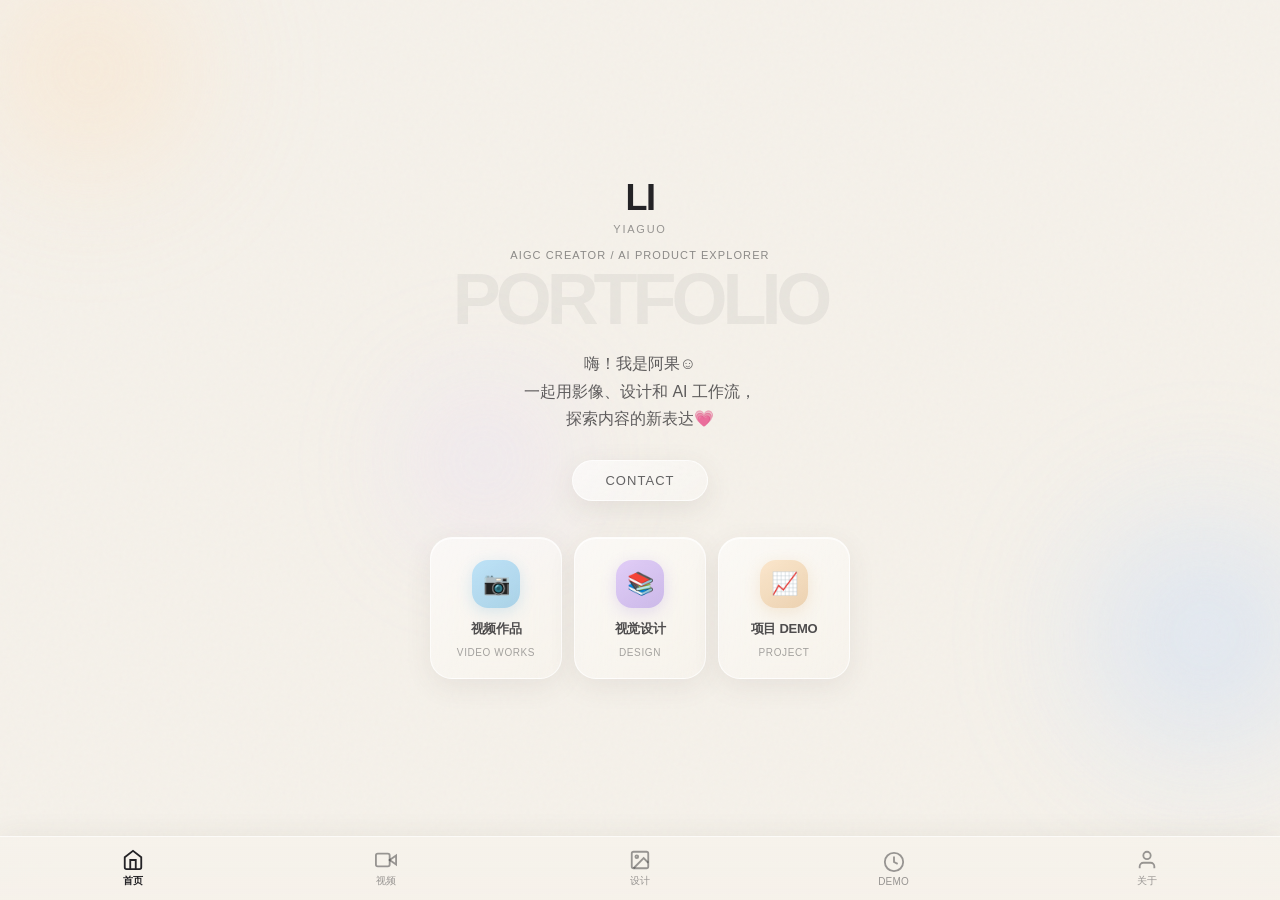
==== mobile.html @ 19154460 "feat: 添加手机端适配页面 mobile.html + 作品集二维码" ====
<!DOCTYPE html>
<html lang="zh-CN">
<head>
  <meta charset="UTF-8" />
  <meta name="viewport" content="width=device-width, initial-scale=1.0, maximum-scale=1.0, user-scalable=no" />
  <title>李伊阿果 · Portfolio Mobile</title>
  <link rel="stylesheet" href="mobile.css" />
  <link rel="preconnect" href="https://fonts.googleapis.com" />
  <meta name="theme-color" content="#f5f1ea" />
  <meta name="apple-mobile-web-app-capable" content="yes" />
  <meta name="apple-mobile-web-app-status-bar-style" content="default" />
</head>
<body>
  <!-- 背景粒子 -->
  <div class="mobile-bg">
    <div class="blob blob-1"></div>
    <div class="blob blob-2"></div>
    <div class="blob blob-3"></div>
  </div>
  <div class="noise"></div>

  <!-- 主内容区（可滚动） -->
  <main class="main-scroll" id="mainScroll">
    <!-- 首页 Hero -->
    <section class="m-hero" id="m-home">
      <div class="m-hero-inner">
        <div class="m-logo">
          <b>LI</b><span>YIAGUO</span>
        </div>
        <p class="m-tagline">AIGC CREATOR / AI PRODUCT EXPLORER</p>
        <h1 class="m-hero-title">PORTFOLIO</h1>
        <p class="m-hero-copy">嗨！我是阿果☺️<br>一起用影像、设计和 AI 工作流，<br>探索内容的新表达💗</p>
        <a href="mailto:1071947963@qq.com" class="m-contact-btn">CONTACT</a>
        <!-- 快捷入口卡片 -->
        <div class="m-folder-grid">
          <div class="m-folder" data-target="m-videos" onclick="scrollToSection('m-videos')">
            <div class="m-folder-icon blue">📷</div>
            <span>视频作品</span>
            <small>VIDEO WORKS</small>
          </div>
          <div class="m-folder" data-target="m-design" onclick="scrollToSection('m-design')">
            <div class="m-folder-icon violet">📚</div>
            <span>视觉设计</span>
            <small>DESIGN</small>
          </div>
          <div class="m-folder" data-target="m-demo" onclick="scrollToSection('m-demo')">
            <div class="m-folder-icon amber">📈</div>
            <span>项目 DEMO</span>
            <small>PROJECT</small>
          </div>
        </div>
      </div>
    </section>

    <!-- 视频作品 -->
    <section class="m-section" id="m-videos">
      <div class="m-section-header">
        <span class="m-section-num">01</span>
        <h2>视频作品</h2>
        <p>点击封面观看视频小片🎬</p>
      </div>
      <div class="m-video-list">
        <div class="m-video-card" onclick="openVideo('assets/videos/ashima.mp4', '《阿诗玛的花》｜AIGC短片')">
          <div class="m-video-cover">
            <img src="assets/covers/ashima.jpg" alt="《阿诗玛的花》" />
            <div class="m-play-btn">▶</div>
            <span class="m-video-type">AIGC SHORT FILM / 01</span>
          </div>
          <div class="m-video-info">
            <h3>《阿诗玛的花》｜AIGC短片</h3>
            <p>基于纪录片《阿妈的刺绣》延伸创作，以AIGC动画解构撒尼刺绣的几何对称特征。在传统纹样与数字技术的碰撞中，探索非遗文化的当代表达。</p>
          </div>
        </div>
        <div class="m-video-card" onclick="openVideo('assets/videos/阿妈的刺绣.mp4', '《阿妈的刺绣》')">
          <div class="m-video-cover">
            <img src="assets/covers/amadecixiu.jpg" alt="《阿妈的刺绣》" />
            <div class="m-play-btn">▶</div>
            <span class="m-video-type">DOCUMENTARY / 02</span>
          </div>
          <div class="m-video-info">
            <h3>《阿妈的刺绣》｜微纪录片</h3>
            <p>以第一人称视角走进撒尼人的生活现场，记录国家级非遗传承人的坚守与传递。当针脚穿过布面，古老的文化也在当代继续生长。</p>
          </div>
        </div>
        <div class="m-video-card" onclick="openVideo('assets/videos/狮依玛.mp4', '《狮依玛》')">
          <div class="m-video-cover">
            <img src="assets/covers/shiyima.jpg" alt="《狮依玛》" />
            <div class="m-play-btn">▶</div>
            <span class="m-video-type">DANCE FILM / 03</span>
          </div>
          <div class="m-video-info">
            <h3>《狮依玛》｜舞蹈影像</h3>
            <p>以舞狮为视觉意象，通过舞蹈影像探讨生命、传承与信仰。在刚劲与热烈的肢体表达中，展现民族文化历久弥新的生命力。</p>
          </div>
        </div>
        <div class="m-video-card" onclick="openVideo('assets/videos/兔爷人生.mp4', '《兔爷人生》')">
          <div class="m-video-cover">
            <img src="assets/covers/tuye.jpg" alt="《兔爷人生》" />
            <div class="m-play-btn">▶</div>
            <span class="m-video-type">DOCUMENTARY / 04</span>
          </div>
          <div class="m-video-info">
            <h3>《兔爷人生》｜微纪录片</h3>
            <p>镜头走进杨梅竹斜街，从一尊兔儿爷的诞生开始，回望传统技艺跨越时光的传承轨迹。以非遗之美回应文化自信的时代命题。</p>
          </div>
        </div>
      </div>
    </section>

    <!-- 视觉设计 -->
    <section class="m-section" id="m-design">
      <div class="m-section-header">
        <span class="m-section-num">02</span>
        <h2>视觉设计与出版物</h2>
      </div>
      <div class="m-design-intro">
        <p>《祈年云纹》以北京天坛祈年殿建筑纹样为研究对象，围绕藻井、雕梁画栋与龙井柱三大纹样系统，整理其纹样装饰与文化象征内涵。作品以"云纹"为精神线索，串联天、地、人之间的礼制秩序与宇宙观念。</p>
      </div>

      <!-- 书籍预览 -->
      <div class="m-book-section">
        <span class="m-sub-label">PUBLICATION DESIGN</span>
        <h3 class="m-book-title">《祈年云纹》</h3>
        <div class="m-book-preview">
          <button class="m-book-nav prev" onclick="bookTurn(-1)">‹</button>
          <div class="m-book-stage">
            <img id="mBookImage" src="assets/book/book-01.png" alt="书籍预览" />
          </div>
          <button class="m-book-nav next" onclick="bookTurn(1)">›</button>
        </div>
        <div class="m-book-page-info">
          <span id="mBookTitle">封面样机</span>
          <span id="mBookPage">01/18</span>
        </div>
        <div class="m-book-desc">
          <p>15cm×15cm｜裸脊平装｜融媒出版</p>
          <p>🍬 扫描书中二维码即可观看AIGC短片</p>
          <p>💡 硫酸纸镂空叠印设计，模拟穹顶藻井空间结构</p>
          <p>🤩 将传统建筑细节转译为可阅读、可观看、可体验的出版物</p>
          <div class="m-tags">
            <b>书籍设计</b><b>内页排版</b><b>天坛</b><b>藻井</b><b>传统纹样</b>
          </div>
        </div>
      </div>

      <!-- 海报设计 -->
      <div class="m-poster-section">
        <span class="m-sub-label">POSTER COLLECTION</span>
        <h3>海报设计🦭</h3>
        <div class="m-poster-list">
          <div class="m-poster-card" onclick="openPoster('assets/posters/poster-01.jpg', 'INSOMNIA Whisky Bar')">
            <img src="assets/posters/poster-01.jpg" alt="INSOMNIA Whisky Bar" />
            <div class="m-poster-info">
              <h4>INSOMNIA Whisky Bar</h4>
              <p>Typography / Brand Poster</p>
            </div>
          </div>
          <div class="m-poster-card" onclick="openPoster('assets/posters/poster-02.jpg', 'INSOMNIA Cocktail')">
            <img src="assets/posters/poster-02.jpg" alt="INSOMNIA Cocktail" />
            <div class="m-poster-info">
              <h4>INSOMNIA Cocktail</h4>
              <p>Visual Experiment / Type Design</p>
            </div>
          </div>
          <div class="m-poster-card" onclick="openPoster('assets/posters/poster-03.jpg', '跳蚤市场')">
            <img src="assets/posters/poster-03.jpg" alt="跳蚤市场" />
            <div class="m-poster-info">
              <h4>跳蚤市场</h4>
              <p>Event Poster / Collage Design</p>
            </div>
          </div>
        </div>
      </div>
    </section>

    <!-- 项目 DEMO -->
    <section class="m-section" id="m-demo">
      <div class="m-section-header">
        <span class="m-section-num">03</span>
        <h2>项目 DEMO</h2>
      </div>
      <div class="m-demo-intro">
        <p>《解码中华文化基因》是从2022年开展至今的传统文化IP型项目，以全媒体矩阵开展中华优秀传统文化系列报道。借以AIGC创作系列短视频，并创建「中华文化基因数据库」网页，呈现"内容平台 + AI知识服务系统"的产品结构。</p>
      </div>
      <div class="m-demo-list">
        <div class="m-demo-card">
          <span class="m-sub-label">WEBSITE DEMO</span>
          <div class="m-demo-shot">
            <img src="assets/demo/culture-home.png" alt="解码中华文化基因网站首页" />
          </div>
          <div class="m-demo-info">
            <h3>解码中华文化基因</h3>
            <p>基于已上线的86个短视频进行「文化基因解码」，沉淀文化基因内容资产，为文化传播、教学资源和知识检索提供平台入口。</p>
            <div class="m-tags">
              <b>文化基因</b><b>融媒体</b><b>数字平台</b>
            </div>
          </div>
        </div>
        <div class="m-demo-card">
          <span class="m-sub-label">AI ENGINE</span>
          <div class="m-demo-shot">
            <img src="assets/demo/engine-home.png" alt="智能引擎首页" />
          </div>
          <div class="m-demo-info">
            <h3>智能引擎</h3>
            <p>基于 Vibe Coding 工作流搭建文化领域智能知识库，汇聚新闻资讯、学术论文、非遗资料及行业案例，探索 Agent 在文化研究、文创设计、文旅服务中的应用。</p>
            <div class="m-tags">
              <b>Vibe Coding</b><b>知识库</b><b>Agent</b>
            </div>
          </div>
        </div>
      </div>
    </section>

    <!-- 关于我 -->
    <section class="m-section m-about" id="m-about">
      <div class="m-about-card">
        <span class="m-sub-label">ABOUT ME</span>
        <h2>我是阿果💕</h2>
        <p>我喜欢把想法变成作品✨</p>
        <p>无论是影像、出版物、数字产品还是 AIGC 内容，本质上都在回答同一个问题——如何让一个想法被更有效地表达和理解。</p>
        <p>技术不断变化，但创造力、审美和讲故事的能力始终重要。</p>
        <a href="mailto:1071947963@qq.com" class="m-contact-btn" style="margin-top:28px;display:inline-block">联系我</a>
      </div>
    </section>
  </main>

  <!-- 底部导航 -->
  <nav class="m-tabbar" id="mTabbar">
    <div class="m-tab active" data-section="m-home" onclick="scrollToSection('m-home')">
      <svg viewBox="0 0 24 24" fill="none" stroke="currentColor" stroke-width="2"><path d="M3 9l9-7 9 7v11a2 2 0 01-2 2H5a2 2 0 01-2-2z"/><polyline points="9 22 9 12 15 12 15 22"/></svg>
      <span>首页</span>
    </div>
    <div class="m-tab" data-section="m-videos" onclick="scrollToSection('m-videos')">
      <svg viewBox="0 0 24 24" fill="none" stroke="currentColor" stroke-width="2"><polygon points="23 7 16 12 23 17 23 7"/><rect x="1" y="5" width="15" height="14" rx="2" ry="2"/></svg>
      <span>视频</span>
    </div>
    <div class="m-tab" data-section="m-design" onclick="scrollToSection('m-design')">
      <svg viewBox="0 0 24 24" fill="none" stroke="currentColor" stroke-width="2"><rect x="3" y="3" width="18" height="18" rx="2" ry="2"/><circle cx="8.5" cy="8.5" r="1.5"/><polyline points="21 15 16 10 5 21"/></svg>
      <span>设计</span>
    </div>
    <div class="m-tab" data-section="m-demo" onclick="scrollToSection('m-demo')">
      <svg viewBox="0 0 24 24" fill="none" stroke="currentColor" stroke-width="2"><circle cx="12" cy="12" r="10"/><polyline points="12 6 12 12 16 14"/></svg>
      <span>DEMO</span>
    </div>
    <div class="m-tab" data-section="m-about" onclick="scrollToSection('m-about')">
      <svg viewBox="0 0 24 24" fill="none" stroke="currentColor" stroke-width="2"><path d="M20 21v-2a4 4 0 00-4-4H8a4 4 0 00-4 4v2"/><circle cx="12" cy="7" r="4"/></svg>
      <span>关于</span>
    </div>
  </nav>

  <!-- 视频播放弹窗 -->
  <div class="m-modal" id="videoModal">
    <div class="m-modal-bg" onclick="closeVideo()"></div>
    <div class="m-modal-box">
      <button class="m-modal-close" onclick="closeVideo()">×</button>
      <h3 id="mModalTitle"></h3>
      <video id="mModalVideo" controls playsinline webkit-playsinline></video>
    </div>
  </div>

  <!-- 海报预览弹窗 -->
  <div class="m-modal" id="posterModal">
    <div class="m-modal-bg" onclick="closePoster()"></div>
    <div class="m-modal-box m-poster-modal-box">
      <button class="m-modal-close" onclick="closePoster()">×</button>
      <h3 id="mPosterTitle"></h3>
      <img id="mPosterImg" src="" alt="海报预览" />
    </div>
  </div>

  <script>
    // 书籍页面数据
    const bookPages = [
      {src: "assets/book/book-01.png", title: "封面样机"},
      {src: "assets/book/book-02.png", title: "扉页"},
      {src: "assets/book/book-03.png", title: "引言页"},
      {src: "assets/book/book-04.png", title: "藻井标题页"},
      {src: "assets/book/book-05.png", title: "藻井解析"},
      {src: "assets/book/book-06.png", title: "天圆地方"},
      {src: "assets/book/book-07.png", title: "十二金柱"},
      {src: "assets/book/book-08.png", title: "斗拱结构"},
      {src: "assets/book/book-09.png", title: "风华四方"},
      {src: "assets/book/book-10.png", title: "龙腾云霄"},
      {src: "assets/book/book-11.jpg", title: "雕梁画栋"},
      {src: "assets/book/book-12.png", title: "金龙和玺纹"},
      {src: "assets/book/book-13.jpg", title: "金凤和玺纹"},
      {src: "assets/book/book-14.jpg", title: "金龙和玺纹细节"},
      {src: "assets/book/book-15.jpg", title: "祈年殿历史时间轴"},
      {src: "assets/book/book-16.jpg", title: "尾声页"},
      {src: "assets/book/book-17.jpg", title: "内页 17"},
      {src: "assets/book/book-18.jpg", title: "内页 18"}
    ];
    let currentBookPage = 0;

    // 滚动到指定区域
    function scrollToSection(id) {
      const el = document.getElementById(id);
      if (el) {
        el.scrollIntoView({ behavior: 'smooth', block: 'start' });
      }
      // 更新 tab 高亮
      document.querySelectorAll('.m-tab').forEach(t => t.classList.remove('active'));
      const activeTab = document.querySelector(`.m-tab[data-section="${id}"]`);
      if (activeTab) activeTab.classList.add('active');
    }

    // 监听滚动，自动高亮当前 section 对应的 tab
    const sections = ['m-home', 'm-videos', 'm-design', 'm-demo', 'm-about'];
    const mainScroll = document.getElementById('mainScroll');
    mainScroll.addEventListener('scroll', () => {
      const scrollTop = mainScroll.scrollTop;
      const viewportH = mainScroll.clientHeight;
      let current = 'm-home';
      sections.forEach(id => {
        const el = document.getElementById(id);
        if (el && el.offsetTop <= scrollTop + viewportH * 0.5) {
          current = id;
        }
      });
      document.querySelectorAll('.m-tab').forEach(t => {
        t.classList.toggle('active', t.dataset.section === current);
      });
    });

    // 书籍翻页
    function bookTurn(dir) {
      currentBookPage = Math.max(0, Math.min(bookPages.length - 1, currentBookPage + dir));
      const img = document.getElementById('mBookImage');
      img.style.opacity = '0';
      setTimeout(() => {
        img.src = bookPages[currentBookPage].src;
        document.getElementById('mBookTitle').textContent = bookPages[currentBookPage].title;
        document.getElementById('mBookPage').textContent = 
          String(currentBookPage + 1).padStart(2, '0') + '/' + String(bookPages.length).padStart(2, '0');
        img.style.opacity = '1';
      }, 180);
    }

    // 视频弹窗
    function openVideo(src, title) {
      const modal = document.getElementById('videoModal');
      const video = document.getElementById('mModalVideo');
      document.getElementById('mModalTitle').textContent = title;
      video.src = src;
      modal.classList.add('show');
      document.body.style.overflow = 'hidden';
    }
    function closeVideo() {
      const modal = document.getElementById('videoModal');
      const video = document.getElementById('mModalVideo');
      modal.classList.remove('show');
      video.pause();
      video.src = '';
      document.body.style.overflow = '';
    }

    // 海报弹窗
    function openPoster(src, title) {
      const modal = document.getElementById('posterModal');
      document.getElementById('mPosterTitle').textContent = title;
      document.getElementById('mPosterImg').src = src;
      modal.classList.add('show');
      document.body.style.overflow = 'hidden';
    }
    function closePoster() {
      const modal = document.getElementById('posterModal');
      modal.classList.remove('show');
      document.body.style.overflow = '';
    }

    // 触摸滑动翻书（移动端）
    let touchStartX = 0;
    const bookStage = document.querySelector('.m-book-stage');
    if (bookStage) {
      bookStage.addEventListener('touchstart', e => { touchStartX = e.touches[0].clientX; }, {passive: true});
      bookStage.addEventListener('touchend', e => {
        const diff = touchStartX - e.changedTouches[0].clientX;
        if (Math.abs(diff) > 50) bookTurn(diff > 0 ? 1 : -1);
      }, {passive: true});
    }
  </script>
</body>
</html>
---- mobile.css ----
/* ============================================
   手机端作品集样式 — 与桌面端风格统一
   ============================================ */

/* --- Reset & Base --- */
*, *::before, *::after { box-sizing: border-box; margin: 0; padding: 0; }
html, body {
  height: 100%;
  overflow: hidden;
  font-family: -apple-system, BlinkMacSystemFont, "SF Pro Display", "PingFang SC", "Helvetica Neue", Arial, sans-serif;
  color: #242326;
  background: #f5f1ea;
  -webkit-font-smoothing: antialiased;
  -webkit-tap-highlight-color: transparent;
}
a { text-decoration: none; color: inherit; }
button { font: inherit; border: none; cursor: pointer; background: none; }
img { display: block; max-width: 100%; }

/* --- 背景装饰 --- */
.mobile-bg {
  position: fixed;
  inset: 0;
  z-index: 0;
  overflow: hidden;
  pointer-events: none;
}
.blob {
  position: absolute;
  border-radius: 50%;
  filter: blur(60px);
  opacity: 0.55;
}
.blob-1 {
  width: 300px; height: 300px;
  background: radial-gradient(circle, rgba(255,220,180,0.9), transparent 70%);
  top: -80px; left: -60px;
  animation: blobFloat 12s ease-in-out infinite alternate;
}
.blob-2 {
  width: 350px; height: 350px;
  background: radial-gradient(circle, rgba(180,210,255,0.85), transparent 70%);
  bottom: 10%; right: -100px;
  animation: blobFloat 16s ease-in-out infinite alternate-reverse;
}
.blob-3 {
  width: 200px; height: 200px;
  background: radial-gradient(circle, rgba(220,200,255,0.8), transparent 70%);
  top: 40%; left: 30%;
  animation: blobFloat 14s ease-in-out infinite alternate;
}
@keyframes blobFloat {
  0%   { transform: translate(0, 0) scale(1); }
  100% { transform: translate(30px, -20px) scale(1.08); }
}

/* 噪点纹理 */
.noise {
  position: fixed;
  inset: 0;
  z-index: 1;
  pointer-events: none;
  opacity: 0.04;
  background-image: url("data:image/svg+xml,%3Csvg viewBox='0 0 300 300' xmlns='http://www.w3.org/2000/svg'%3E%3Cfilter id='n'%3E%3CfeTurbulence type='fractalNoise' baseFrequency='.75' numOctaves='4' stitchTiles='stitch'/%3E%3C/filter%3E%3Crect width='300' height='300' filter='url(%23n)' opacity='.7'/%3E%3C/svg%3E");
}

/* --- Glass Mixin --- */
.glass {
  background: linear-gradient(145deg, rgba(255,255,255,0.55), rgba(255,255,255,0.18));
  border: 1px solid rgba(255,255,255,0.72);
  box-shadow: inset 0 1px 0 rgba(255,255,255,0.72), 0 8px 32px rgba(74,67,58,0.10);
  backdrop-filter: blur(24px) saturate(140%);
  -webkit-backdrop-filter: blur(24px) saturate(140%);
}

/* --- 主滚动容器 --- */
.main-scroll {
  position: fixed;
  inset: 0;
  bottom: 64px; /* 给底部导航留空间 */
  z-index: 2;
  overflow-y: auto;
  overflow-x: hidden;
  -webkit-overflow-scrolling: touch;
  scroll-behavior: smooth;
}

/* ============================================
   Hero 首页
   ============================================ */
.m-hero {
  min-height: calc(100vh - 64px);
  display: flex;
  align-items: center;
  justify-content: center;
  padding: 60px 24px 40px;
  position: relative;
  z-index: 2;
}
.m-hero-inner {
  width: 100%;
  max-width: 420px;
  text-align: center;
}
.m-logo {
  margin-bottom: 12px;
}
.m-logo b {
  display: block;
  font-size: 36px;
  letter-spacing: -0.04em;
  font-weight: 800;
  color: #242326;
}
.m-logo span {
  font-size: 11px;
  letter-spacing: 0.16em;
  color: rgba(36,35,38,0.45);
  text-transform: uppercase;
}
.m-tagline {
  font-size: 11px;
  letter-spacing: 0.1em;
  color: rgba(36,35,38,0.5);
  margin-bottom: 8px;
}
.m-hero-title {
  font-size: 72px;
  font-weight: 900;
  letter-spacing: -0.07em;
  line-height: 0.85;
  color: rgba(36,35,38,0.06);
  margin: 0 0 20px;
  user-select: none;
}
.m-hero-copy {
  font-size: 16px;
  line-height: 1.7;
  color: rgba(36,35,38,0.72);
  margin-bottom: 28px;
}
.m-contact-btn {
  display: inline-block;
  padding: 12px 32px;
  border-radius: 999px;
  background: linear-gradient(145deg, rgba(255,255,255,0.6), rgba(255,255,255,0.25));
  border: 1px solid rgba(255,255,255,0.7);
  box-shadow: 0 8px 28px rgba(74,67,58,0.10);
  font-size: 13px;
  letter-spacing: 0.08em;
  color: rgba(36,35,38,0.7);
  transition: all 0.3s ease;
}
.m-contact-btn:active {
  transform: scale(0.97);
  background: rgba(255,255,255,0.8);
}

/* 快捷入口卡片 */
.m-folder-grid {
  display: grid;
  grid-template-columns: repeat(3, 1fr);
  gap: 12px;
  margin-top: 36px;
}
.m-folder {
  background: linear-gradient(145deg, rgba(255,255,255,0.6), rgba(255,255,255,0.2));
  border: 1px solid rgba(255,255,255,0.7);
  box-shadow: inset 0 1px 0 rgba(255,255,255,0.72), 0 8px 28px rgba(74,67,58,0.08);
  backdrop-filter: blur(20px) saturate(140%);
  -webkit-backdrop-filter: blur(20px) saturate(140%);
  border-radius: 22px;
  padding: 22px 10px 18px;
  text-align: center;
  cursor: pointer;
  transition: transform 0.3s ease, box-shadow 0.3s ease;
}
.m-folder:active {
  transform: scale(0.96);
}
.m-folder-icon {
  width: 48px;
  height: 48px;
  border-radius: 16px;
  display: grid;
  place-items: center;
  font-size: 22px;
  margin: 0 auto 12px;
}
.m-folder-icon.blue {
  background: linear-gradient(145deg, rgba(130,205,249,0.5), rgba(52,157,217,0.4));
  box-shadow: 0 4px 16px rgba(52,157,217,0.18);
}
.m-folder-icon.violet {
  background: linear-gradient(145deg, rgba(199,162,250,0.5), rgba(133,92,221,0.4));
  box-shadow: 0 4px 16px rgba(133,92,221,0.18);
}
.m-folder-icon.amber {
  background: linear-gradient(145deg, rgba(250,212,164,0.5), rgba(215,154,82,0.4));
  box-shadow: 0 4px 16px rgba(215,154,82,0.18);
}
.m-folder span {
  display: block;
  font-size: 13px;
  font-weight: 600;
  letter-spacing: -0.02em;
  color: rgba(36,35,38,0.8);
  margin-bottom: 4px;
}
.m-folder small {
  font-size: 10px;
  letter-spacing: 0.06em;
  color: rgba(36,35,38,0.4);
}

/* ============================================
   通用 Section 样式
   ============================================ */
.m-section {
  position: relative;
  z-index: 2;
  padding: 48px 20px;
  border-top: 1px solid rgba(255,255,255,0.5);
}
.m-section-header {
  margin-bottom: 32px;
}
.m-section-num {
  display: inline-block;
  font-size: 12px;
  letter-spacing: 0.14em;
  color: rgba(36,35,38,0.35);
  margin-bottom: 8px;
}
.m-section-header h2 {
  font-size: 38px;
  font-weight: 800;
  letter-spacing: -0.06em;
  line-height: 0.95;
  color: #242326;
  margin: 8px 0 14px;
}
.m-section-header p {
  font-size: 14px;
  line-height: 1.7;
  color: rgba(36,35,38,0.55);
}

/* 标签 */
.m-sub-label {
  display: inline-block;
  font-size: 11px;
  letter-spacing: 0.12em;
  color: rgba(36,35,38,0.38);
  margin-bottom: 10px;
}
.m-tags {
  display: flex;
  gap: 8px;
  flex-wrap: wrap;
  margin-top: 18px;
}
.m-tags b {
  padding: 7px 13px;
  border-radius: 999px;
  background: rgba(255,255,255,0.55);
  border: 1px solid rgba(255,255,255,0.7);
  color: rgba(36,35,38,0.6);
  font-size: 12px;
  font-weight: 500;
}

/* ============================================
   视频作品
   ============================================ */
.m-video-list {
  display: flex;
  flex-direction: column;
  gap: 20px;
}
.m-video-card {
  border-radius: 24px;
  overflow: hidden;
  background: linear-gradient(145deg, rgba(255,255,255,0.55), rgba(255,255,255,0.18));
  border: 1px solid rgba(255,255,255,0.7);
  box-shadow: inset 0 1px 0 rgba(255,255,255,0.68), 0 12px 40px rgba(74,67,58,0.10);
  backdrop-filter: blur(20px) saturate(140%);
  -webkit-backdrop-filter: blur(20px) saturate(140%);
  cursor: pointer;
  transition: transform 0.3s ease;
}
.m-video-card:active {
  transform: scale(0.99);
}
.m-video-cover {
  position: relative;
  width: 100%;
  aspect-ratio: 16/10;
  overflow: hidden;
  background: #e8e0d4;
}
.m-video-cover img {
  width: 100%;
  height: 100%;
  object-fit: cover;
  display: block;
}
.m-video-cover::after {
  content: "";
  position: absolute;
  inset: 0;
  background: linear-gradient(to top, rgba(0,0,0,0.5), rgba(0,0,0,0.05) 55%);
  pointer-events: none;
}
.m-play-btn {
  position: absolute;
  z-index: 2;
  top: 50%;
  left: 50%;
  transform: translate(-50%, -50%);
  width: 60px;
  height: 60px;
  border-radius: 50%;
  background: rgba(255,255,255,0.82);
  box-shadow: 0 8px 28px rgba(0,0,0,0.15);
  display: grid;
  place-items: center;
  padding-left: 4px;
  font-size: 20px;
  color: #333;
  transition: transform 0.3s ease;
}
.m-video-card:active .m-play-btn {
  transform: translate(-50%, -50%) scale(0.92);
}
.m-video-type {
  position: absolute;
  left: 16px;
  bottom: 14px;
  z-index: 2;
  font-size: 11px;
  letter-spacing: 0.1em;
  color: rgba(255,255,255,0.72);
}
.m-video-info {
  padding: 20px 22px 24px;
}
.m-video-info h3 {
  font-size: 18px;
  font-weight: 700;
  letter-spacing: -0.03em;
  line-height: 1.35;
  margin-bottom: 10px;
  color: #242326;
}
.m-video-info p {
  font-size: 13px;
  line-height: 1.75;
  color: rgba(36,35,38,0.58);
  margin: 0;
}

/* ============================================
   视觉设计 & 书籍预览
   ============================================ */
.m-design-intro {
  margin-bottom: 32px;
}
.m-design-intro p {
  font-size: 14px;
  line-height: 1.85;
  color: rgba(36,35,38,0.6);
}
.m-book-section {
  margin-bottom: 40px;
}
.m-book-title {
  font-size: 28px;
  font-weight: 800;
  letter-spacing: -0.05em;
  margin-bottom: 20px;
}
.m-book-preview {
  position: relative;
  background: linear-gradient(145deg, rgba(255,255,255,0.5), rgba(255,255,255,0.15));
  border: 1px solid rgba(255,255,255,0.7);
  border-radius: 22px;
  padding: 20px;
  display: grid;
  place-items: center;
  min-height: 320px;
  overflow: hidden;
  margin-bottom: 14px;
}
.m-book-stage {
  width: 100%;
  max-height: 380px;
  display: grid;
  place-items: center;
}
.m-book-stage img {
  max-width: 100%;
  max-height: 360px;
  object-fit: contain;
  border-radius: 12px;
  box-shadow: 0 16px 50px rgba(45,48,56,0.14);
  transition: opacity 0.25s ease;
}
.m-book-nav {
  position: absolute;
  top: 50%;
  transform: translateY(-50%);
  width: 40px;
  height: 40px;
  border-radius: 50%;
  background: rgba(255,255,255,0.65);
  border: 1px solid rgba(255,255,255,0.75);
  color: rgba(36,35,38,0.6);
  font-size: 24px;
  line-height: 1;
  display: grid;
  place-items: center;
  z-index: 3;
  box-shadow: 0 4px 16px rgba(0,0,0,0.08);
  transition: background 0.2s;
}
.m-book-nav:active {
  background: rgba(255,255,255,0.9);
}
.m-book-nav.prev { left: 12px; }
.m-book-nav.next { right: 12px; }
.m-book-page-info {
  display: flex;
  justify-content: space-between;
  align-items: center;
  padding: 12px 16px;
  border-radius: 14px;
  background: rgba(255,255,255,0.45);
  border: 1px solid rgba(255,255,255,0.65);
  font-size: 13px;
  color: rgba(36,35,38,0.55);
  margin-bottom: 20px;
}
#mBookPage {
  font-size: 16px;
  font-weight: 600;
  color: #242326;
}
.m-book-desc p {
  font-size: 14px;
  line-height: 1.8;
  color: rgba(36,35,38,0.6);
  margin-bottom: 8px;
}

/* 海报 */
.m-poster-section {
  margin-top: 12px;
}
.m-poster-section h3 {
  font-size: 24px;
  font-weight: 700;
  letter-spacing: -0.04em;
  margin: 10px 0 20px;
}
.m-poster-list {
  display: flex;
  flex-direction: column;
  gap: 18px;
}
.m-poster-card {
  border-radius: 22px;
  overflow: hidden;
  background: linear-gradient(145deg, rgba(255,255,255,0.5), rgba(255,255,255,0.15));
  border: 1px solid rgba(255,255,255,0.7);
  box-shadow: inset 0 1px 0 rgba(255,255,255,0.65), 0 10px 36px rgba(74,67,58,0.09);
  backdrop-filter: blur(20px) saturate(140%);
  -webkit-backdrop-filter: blur(20px) saturate(140%);
  cursor: pointer;
  transition: transform 0.3s ease;
}
.m-poster-card:active {
  transform: scale(0.99);
}
.m-poster-card img {
  width: 100%;
  aspect-ratio: 3/4;
  object-fit: cover;
  display: block;
}
.m-poster-info {
  padding: 16px 18px;
  background: rgba(255,255,255,0.35);
}
.m-poster-info h4 {
  font-size: 15px;
  font-weight: 600;
  letter-spacing: -0.02em;
  margin-bottom: 6px;
  color: #242326;
}
.m-poster-info p {
  font-size: 12px;
  color: rgba(36,35,38,0.5);
  margin: 0;
}

/* ============================================
   项目 DEMO
   ============================================ */
.m-demo-intro {
  margin-bottom: 28px;
}
.m-demo-intro p {
  font-size: 14px;
  line-height: 1.85;
  color: rgba(36,35,38,0.6);
}
.m-demo-list {
  display: flex;
  flex-direction: column;
  gap: 24px;
}
.m-demo-card {
  border-radius: 24px;
  overflow: hidden;
  background: linear-gradient(145deg, rgba(255,255,255,0.5), rgba(255,255,255,0.15));
  border: 1px solid rgba(255,255,255,0.7);
  box-shadow: inset 0 1px 0 rgba(255,255,255,0.65), 0 12px 40px rgba(74,67,58,0.09);
  backdrop-filter: blur(20px) saturate(140%);
  -webkit-backdrop-filter: blur(20px) saturate(140%);
}
.m-demo-card .m-sub-label {
  display: block;
  padding: 20px 22px 0;
}
.m-demo-shot {
  padding: 0 22px;
  margin-top: 14px;
  border-radius: 16px;
  overflow: hidden;
  box-shadow: 0 12px 40px rgba(45,48,56,0.12);
  background: rgba(255,255,255,0.3);
}
.m-demo-shot img {
  width: 100%;
  display: block;
  border-radius: 12px;
}
.m-demo-info {
  padding: 22px;
}
.m-demo-info h3 {
  font-size: 22px;
  font-weight: 700;
  letter-spacing: -0.04em;
  margin-bottom: 12px;
}
.m-demo-info p {
  font-size: 13px;
  line-height: 1.8;
  color: rgba(36,35,38,0.6);
  margin-bottom: 14px;
}

/* ============================================
   关于我
   ============================================ */
.m-about {
  min-height: calc(100vh - 64px);
  display: flex;
  align-items: center;
  justify-content: center;
}
.m-about-card {
  width: 100%;
  max-width: 420px;
  padding: 44px 28px;
  border-radius: 28px;
  background: linear-gradient(145deg, rgba(255,255,255,0.55), rgba(255,255,255,0.18));
  border: 1px solid rgba(255,255,255,0.72);
  box-shadow: inset 0 1px 0 rgba(255,255,255,0.72), 0 20px 60px rgba(74,67,58,0.10);
  backdrop-filter: blur(24px) saturate(140%);
  -webkit-backdrop-filter: blur(24px) saturate(140%);
  text-align: center;
}
.m-about-card .m-sub-label {
  display: block;
  margin-bottom: 14px;
}
.m-about-card h2 {
  font-size: 42px;
  font-weight: 800;
  letter-spacing: -0.06em;
  line-height: 1;
  margin-bottom: 22px;
}
.m-about-card p {
  font-size: 14px;
  line-height: 1.85;
  color: rgba(36,35,38,0.6);
  margin-bottom: 10px;
}

/* ============================================
   底部导航栏
   ============================================ */
.m-tabbar {
  position: fixed;
  left: 0;
  right: 0;
  bottom: 0;
  z-index: 100;
  height: 64px;
  display: flex;
  align-items: center;
  justify-content: space-around;
  padding: 0 6px;
  background: linear-gradient(180deg, rgba(246,242,236,0.82), rgba(245,241,234,0.95));
  border-top: 1px solid rgba(255,255,255,0.65);
  backdrop-filter: blur(24px) saturate(160%);
  -webkit-backdrop-filter: blur(24px) saturate(160%);
  box-shadow: 0 -4px 24px rgba(74,67,58,0.06);
}
.m-tab {
  display: flex;
  flex-direction: column;
  align-items: center;
  justify-content: center;
  gap: 3px;
  padding: 6px 10px;
  border-radius: 14px;
  cursor: pointer;
  transition: all 0.25s ease;
  -webkit-tap-highlight-color: transparent;
  min-width: 56px;
}
.m-tab svg {
  width: 22px;
  height: 22px;
  stroke: rgba(36,35,38,0.45);
  transition: stroke 0.25s ease;
}
.m-tab span {
  font-size: 10px;
  letter-spacing: 0.02em;
  color: rgba(36,35,38,0.45);
  transition: color 0.25s ease;
  white-space: nowrap;
}
.m-tab.active svg {
  stroke: #242326;
}
.m-tab.active span {
  color: #242326;
  font-weight: 600;
}
.m-tab:active {
  background: rgba(255,255,255,0.5);
}

/* ============================================
   弹窗（视频 & 海报）
   ============================================ */
.m-modal {
  position: fixed;
  inset: 0;
  z-index: 200;
  display: none;
  align-items: center;
  justify-content: center;
  padding: 24px;
}
.m-modal.show {
  display: flex;
}
.m-modal-bg {
  position: absolute;
  inset: 0;
  background: rgba(28,28,32,0.52);
  backdrop-filter: blur(18px);
  -webkit-backdrop-filter: blur(18px);
}
.m-modal-box {
  position: relative;
  width: 100%;
  max-width: 560px;
  background: linear-gradient(145deg, rgba(255,255,255,0.72), rgba(255,255,255,0.32));
  border: 1px solid rgba(255,255,255,0.75);
  border-radius: 24px;
  padding: 22px;
  box-shadow: 0 30px 80px rgba(0,0,0,0.25);
  backdrop-filter: blur(30px) saturate(150%);
  -webkit-backdrop-filter: blur(30px) saturate(150%);
  z-index: 1;
  animation: modalIn 0.3s ease;
}
@keyframes modalIn {
  from { transform: translateY(20px) scale(0.97); opacity: 0; }
  to   { transform: translateY(0) scale(1); opacity: 1; }
}
.m-modal-box h3 {
  font-size: 17px;
  font-weight: 700;
  letter-spacing: -0.03em;
  margin-bottom: 16px;
  color: #242326;
}
.m-modal-box video {
  width: 100%;
  max-height: 55vh;
  border-radius: 16px;
  background: #111;
  display: block;
}
.m-poster-modal-box {
  display: grid;
  place-items: center;
  padding: 18px;
}
.m-poster-modal-box h3 {
  width: 100%;
}
.m-poster-modal-box img {
  max-width: 100%;
  max-height: 65vh;
  object-fit: contain;
  border-radius: 14px;
  background: white;
  box-shadow: 0 16px 50px rgba(0,0,0,0.2);
}
.m-modal-close {
  position: absolute;
  right: 16px;
  top: 14px;
  z-index: 4;
  width: 38px;
  height: 38px;
  border-radius: 50%;
  background: rgba(255,255,255,0.72);
  border: 1px solid rgba(255,255,255,0.8);
  font-size: 24px;
  line-height: 1;
  color: #242326;
  display: grid;
  place-items: center;
  box-shadow: 0 4px 12px rgba(0,0,0,0.08);
  transition: background 0.2s;
}
.m-modal-close:active {
  background: rgba(255,255,255,0.95);
}

/* ============================================
   安全区域适配（刘海屏）
   ============================================ */
@supports (padding-bottom: env(safe-area-inset-bottom)) {
  .m-tabbar {
    height: calc(64px + env(safe-area-inset-bottom));
    padding-bottom: env(safe-area-inset-bottom);
  }
  .main-scroll {
    bottom: calc(64px + env(safe-area-inset-bottom));
  }
}

/* ============================================
   小屏微调（iPhone SE 等）
   ============================================ */
@media (max-width: 360px) {
  .m-hero-title { font-size: 56px; }
  .m-section-header h2 { font-size: 32px; }
  .m-folder-grid { gap: 8px; }
  .m-folder { padding: 18px 6px 14px; }
  .m-folder span { font-size: 11px; }
  .m-about-card h2 { font-size: 34px; }
  .m-tabbar { height: 58px; }
  .main-scroll { bottom: 58px; }
}

/* ============================================
   滚动条隐藏
   ============================================ */
.main-scroll::-webkit-scrollbar { display: none; }
.main-scroll { scrollbar-width: none; }
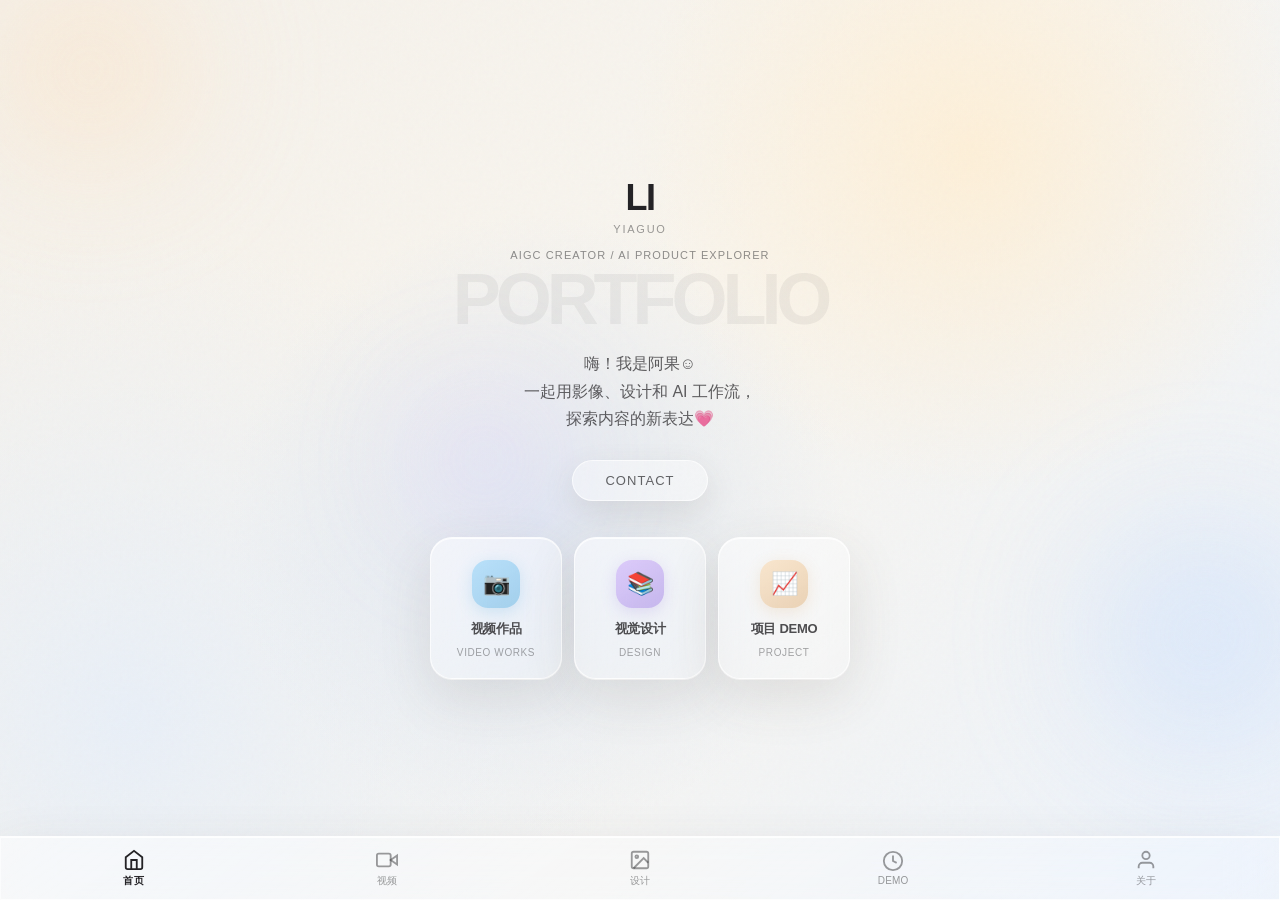
==== commit 45754926: "Initial portfolio commit" ====
--- a/mobile.html
+++ b/mobile.html
@@ -61,45 +61,37 @@
       </div>
       <div class="m-video-list">
         <div class="m-video-card" onclick="openVideo('assets/videos/ashima.mp4', '《阿诗玛的花》｜AIGC短片')">
-          <div class="m-video-cover">
-            <img src="assets/covers/ashima.jpg" alt="《阿诗玛的花》" />
-            <div class="m-play-btn">▶</div>
+          <img class="m-video-cover" src="assets/covers/ashima.jpg" alt="《阿诗玛的花》" />
+          <div class="m-play-btn">▶</div>
+          <div class="m-video-overlay">
             <span class="m-video-type">AIGC SHORT FILM / 01</span>
-          </div>
-          <div class="m-video-info">
             <h3>《阿诗玛的花》｜AIGC短片</h3>
             <p>基于纪录片《阿妈的刺绣》延伸创作，以AIGC动画解构撒尼刺绣的几何对称特征。在传统纹样与数字技术的碰撞中，探索非遗文化的当代表达。</p>
           </div>
         </div>
         <div class="m-video-card" onclick="openVideo('assets/videos/阿妈的刺绣.mp4', '《阿妈的刺绣》')">
-          <div class="m-video-cover">
-            <img src="assets/covers/amadecixiu.jpg" alt="《阿妈的刺绣》" />
-            <div class="m-play-btn">▶</div>
+          <img class="m-video-cover" src="assets/covers/amadecixiu.jpg" alt="《阿妈的刺绣》" />
+          <div class="m-play-btn">▶</div>
+          <div class="m-video-overlay">
             <span class="m-video-type">DOCUMENTARY / 02</span>
-          </div>
-          <div class="m-video-info">
             <h3>《阿妈的刺绣》｜微纪录片</h3>
             <p>以第一人称视角走进撒尼人的生活现场，记录国家级非遗传承人的坚守与传递。当针脚穿过布面，古老的文化也在当代继续生长。</p>
           </div>
         </div>
         <div class="m-video-card" onclick="openVideo('assets/videos/狮依玛.mp4', '《狮依玛》')">
-          <div class="m-video-cover">
-            <img src="assets/covers/shiyima.jpg" alt="《狮依玛》" />
-            <div class="m-play-btn">▶</div>
+          <img class="m-video-cover" src="assets/covers/shiyima.jpg" alt="《狮依玛》" />
+          <div class="m-play-btn">▶</div>
+          <div class="m-video-overlay">
             <span class="m-video-type">DANCE FILM / 03</span>
-          </div>
-          <div class="m-video-info">
             <h3>《狮依玛》｜舞蹈影像</h3>
             <p>以舞狮为视觉意象，通过舞蹈影像探讨生命、传承与信仰。在刚劲与热烈的肢体表达中，展现民族文化历久弥新的生命力。</p>
           </div>
         </div>
         <div class="m-video-card" onclick="openVideo('assets/videos/兔爷人生.mp4', '《兔爷人生》')">
-          <div class="m-video-cover">
-            <img src="assets/covers/tuye.jpg" alt="《兔爷人生》" />
-            <div class="m-play-btn">▶</div>
+          <img class="m-video-cover" src="assets/covers/tuye.jpg" alt="《兔爷人生》" />
+          <div class="m-play-btn">▶</div>
+          <div class="m-video-overlay">
             <span class="m-video-type">DOCUMENTARY / 04</span>
-          </div>
-          <div class="m-video-info">
             <h3>《兔爷人生》｜微纪录片</h3>
             <p>镜头走进杨梅竹斜街，从一尊兔儿爷的诞生开始，回望传统技艺跨越时光的传承轨迹。以非遗之美回应文化自信的时代命题。</p>
           </div>
@@ -124,7 +116,10 @@
         <div class="m-book-preview">
           <button class="m-book-nav prev" onclick="bookTurn(-1)">‹</button>
           <div class="m-book-stage">
-            <img id="mBookImage" src="assets/book/book-01.png" alt="书籍预览" />
+            <div class="m-book-loading" id="mBookLoading">
+              <div class="m-spinner small"></div>
+            </div>
+            <img id="mBookImage" src="assets/book/book-01.jpg" alt="书籍预览" />
           </div>
           <button class="m-book-nav next" onclick="bookTurn(1)">›</button>
         </div>
@@ -186,7 +181,7 @@
         <div class="m-demo-card">
           <span class="m-sub-label">WEBSITE DEMO</span>
           <div class="m-demo-shot">
-            <img src="assets/demo/culture-home.png" alt="解码中华文化基因网站首页" />
+            <img src="assets/demo/culture-home.jpg" alt="解码中华文化基因网站首页" />
           </div>
           <div class="m-demo-info">
             <h3>解码中华文化基因</h3>
@@ -199,7 +194,7 @@
         <div class="m-demo-card">
           <span class="m-sub-label">AI ENGINE</span>
           <div class="m-demo-shot">
-            <img src="assets/demo/engine-home.png" alt="智能引擎首页" />
+            <img src="assets/demo/engine-home.jpg" alt="智能引擎首页" />
           </div>
           <div class="m-demo-info">
             <h3>智能引擎</h3>
@@ -249,13 +244,19 @@
     </div>
   </nav>
 
-  <!-- 视频播放弹窗 -->
+    <!-- 视频播放弹窗 -->
   <div class="m-modal" id="videoModal">
     <div class="m-modal-bg" onclick="closeVideo()"></div>
     <div class="m-modal-box">
       <button class="m-modal-close" onclick="closeVideo()">×</button>
       <h3 id="mModalTitle"></h3>
-      <video id="mModalVideo" controls playsinline webkit-playsinline></video>
+      <div class="m-video-wrap">
+        <video id="mModalVideo" controls playsinline webkit-playsinline preload="none"></video>
+        <div class="m-video-loading" id="mVideoLoading">
+          <div class="m-spinner"></div>
+          <p>视频加载中，请稍候…</p>
+        </div>
+      </div>
     </div>
   </div>
 
@@ -272,18 +273,18 @@
   <script>
     // 书籍页面数据
     const bookPages = [
-      {src: "assets/book/book-01.png", title: "封面样机"},
-      {src: "assets/book/book-02.png", title: "扉页"},
-      {src: "assets/book/book-03.png", title: "引言页"},
-      {src: "assets/book/book-04.png", title: "藻井标题页"},
-      {src: "assets/book/book-05.png", title: "藻井解析"},
-      {src: "assets/book/book-06.png", title: "天圆地方"},
-      {src: "assets/book/book-07.png", title: "十二金柱"},
-      {src: "assets/book/book-08.png", title: "斗拱结构"},
-      {src: "assets/book/book-09.png", title: "风华四方"},
-      {src: "assets/book/book-10.png", title: "龙腾云霄"},
+      {src: "assets/book/book-01.jpg", title: "封面样机"},
+      {src: "assets/book/book-02.jpg", title: "扉页"},
+      {src: "assets/book/book-03.jpg", title: "引言页"},
+      {src: "assets/book/book-04.jpg", title: "藻井标题页"},
+      {src: "assets/book/book-05.jpg", title: "藻井解析"},
+      {src: "assets/book/book-06.jpg", title: "天圆地方"},
+      {src: "assets/book/book-07.jpg", title: "十二金柱"},
+      {src: "assets/book/book-08.jpg", title: "斗拱结构"},
+      {src: "assets/book/book-09.jpg", title: "风华四方"},
+      {src: "assets/book/book-10.jpg", title: "龙腾云霄"},
       {src: "assets/book/book-11.jpg", title: "雕梁画栋"},
-      {src: "assets/book/book-12.png", title: "金龙和玺纹"},
+      {src: "assets/book/book-12.jpg", title: "金龙和玺纹"},
       {src: "assets/book/book-13.jpg", title: "金凤和玺纹"},
       {src: "assets/book/book-14.jpg", title: "金龙和玺纹细节"},
       {src: "assets/book/book-15.jpg", title: "祈年殿历史时间轴"},
@@ -292,6 +293,21 @@
       {src: "assets/book/book-18.jpg", title: "内页 18"}
     ];
     let currentBookPage = 0;
+    let bookPreloadCache = {}; // 预加载缓存
+
+    // 预加载图片
+    function preloadBookImage(index) {
+      if (index < 0 || index >= bookPages.length || bookPreloadCache[index]) return;
+      const img = new Image();
+      img.src = bookPages[index].src;
+      bookPreloadCache[index] = img;
+    }
+
+    // 预加载相邻页
+    function preloadAdjacentPages(index) {
+      preloadBookImage(index - 1);
+      preloadBookImage(index + 1);
+    }
 
     // 滚动到指定区域
     function scrollToSection(id) {
@@ -325,26 +341,62 @@
 
     // 书籍翻页
     function bookTurn(dir) {
-      currentBookPage = Math.max(0, Math.min(bookPages.length - 1, currentBookPage + dir));
+      const newPage = currentBookPage + dir;
+      if (newPage < 0 || newPage >= bookPages.length) return;
+      
+      currentBookPage = newPage;
       const img = document.getElementById('mBookImage');
+      const loading = document.getElementById('mBookLoading');
+      
+      // 显示加载动画
+      loading.style.display = 'flex';
       img.style.opacity = '0';
-      setTimeout(() => {
+      
+      // 如果图片已缓存，直接显示
+      if (bookPreloadCache[currentBookPage]) {
         img.src = bookPages[currentBookPage].src;
-        document.getElementById('mBookTitle').textContent = bookPages[currentBookPage].title;
-        document.getElementById('mBookPage').textContent = 
-          String(currentBookPage + 1).padStart(2, '0') + '/' + String(bookPages.length).padStart(2, '0');
+        loading.style.display = 'none';
         img.style.opacity = '1';
-      }, 180);
+      } else {
+        // 否则加载图片
+        img.onload = () => {
+          loading.style.display = 'none';
+          img.style.opacity = '1';
+        };
+        img.src = bookPages[currentBookPage].src;
+      }
+      
+      // 更新标题和页码
+      document.getElementById('mBookTitle').textContent = bookPages[currentBookPage].title;
+      document.getElementById('mBookPage').textContent = 
+        String(currentBookPage + 1).padStart(2, '0') + '/' + String(bookPages.length).padStart(2, '0');
+      
+      // 预加载相邻页
+      preloadAdjacentPages(currentBookPage);
     }
 
     // 视频弹窗
     function openVideo(src, title) {
       const modal = document.getElementById('videoModal');
       const video = document.getElementById('mModalVideo');
+      const loading = document.getElementById('mVideoLoading');
       document.getElementById('mModalTitle').textContent = title;
+      loading.style.display = 'flex';
+      video.style.display = 'none';
       video.src = src;
       modal.classList.add('show');
       document.body.style.overflow = 'hidden';
+      // 视频可以播放时隐藏 loading
+      video.addEventListener('loadeddata', function handler() {
+        loading.style.display = 'none';
+        video.style.display = 'block';
+        video.removeEventListener('loadeddata', handler);
+      });
+      // 超时处理
+      setTimeout(() => {
+        loading.style.display = 'none';
+        video.style.display = 'block';
+      }, 8000);
     }
     function closeVideo() {
       const modal = document.getElementById('videoModal');
@@ -352,6 +404,8 @@
       modal.classList.remove('show');
       video.pause();
       video.src = '';
+      video.style.display = 'block';
+      document.getElementById('mVideoLoading').style.display = 'none';
       document.body.style.overflow = '';
     }
 
@@ -379,6 +433,17 @@
         if (Math.abs(diff) > 50) bookTurn(diff > 0 ? 1 : -1);
       }, {passive: true});
     }
+
+    // 初始化：预加载相邻页面
+    window.addEventListener('DOMContentLoaded', () => {
+      // 缓存第一张图片（已加载）
+      const firstImg = document.getElementById('mBookImage');
+      if (firstImg.complete) {
+        bookPreloadCache[0] = firstImg;
+      }
+      // 预加载第2页和第3页
+      preloadAdjacentPages(0);
+    });
   </script>
 </body>
 </html>
--- a/mobile.css
+++ b/mobile.css
@@ -276,88 +276,94 @@
 .m-video-list {
   display: flex;
   flex-direction: column;
-  gap: 20px;
+  gap: 24px;
 }
 .m-video-card {
-  border-radius: 24px;
+  position: relative;
+  display: block;
+  width: 100%;
+  border-radius: 26px;
   overflow: hidden;
-  background: linear-gradient(145deg, rgba(255,255,255,0.55), rgba(255,255,255,0.18));
-  border: 1px solid rgba(255,255,255,0.7);
-  box-shadow: inset 0 1px 0 rgba(255,255,255,0.68), 0 12px 40px rgba(74,67,58,0.10);
-  backdrop-filter: blur(20px) saturate(140%);
-  -webkit-backdrop-filter: blur(20px) saturate(140%);
   cursor: pointer;
+  background: transparent;
+  border: 0;
+  box-shadow: none;
   transition: transform 0.3s ease;
 }
 .m-video-card:active {
-  transform: scale(0.99);
-}
+  transform: scale(0.985);
+}
+/* 封面图本身就是卡片，自带圆弧边和大圆角阴影 */
 .m-video-cover {
-  position: relative;
-  width: 100%;
-  aspect-ratio: 16/10;
+  display: block;
+  width: 100%;
+  height: auto;
+  border-radius: 26px;
+  box-shadow: 0 16px 44px rgba(74,67,58,0.16);
+  object-fit: cover;
+  transition: transform 0.6s ease, filter 0.3s ease;
+}
+.m-video-card:active .m-video-cover {
+  transform: scale(1.015);
+  filter: brightness(0.94);
+}
+/* 底部文字浮层：直接叠在图片上，半透明渐变托底 */
+.m-video-overlay {
+  position: absolute;
+  left: 0;
+  right: 0;
+  bottom: 0;
+  z-index: 3;
+  padding: 60px 22px 22px;
+  background: linear-gradient(to top, rgba(15,14,12,0.86) 8%, rgba(15,14,12,0.5) 55%, rgba(15,14,12,0) 100%);
+  border-radius: 0 0 26px 26px;
+  pointer-events: none;
+}
+.m-video-overlay .m-video-type {
+  display: block;
+  font-size: 10.5px;
+  letter-spacing: 0.12em;
+  color: rgba(255,255,255,0.6);
+  margin-bottom: 8px;
+}
+.m-video-overlay h3 {
+  font-size: 17px;
+  font-weight: 700;
+  letter-spacing: -0.03em;
+  line-height: 1.35;
+  margin: 0 0 8px;
+  color: #fff;
+}
+.m-video-overlay p {
+  font-size: 12.5px;
+  line-height: 1.65;
+  margin: 0;
+  color: rgba(255,255,255,0.72);
+  display: -webkit-box;
+  -webkit-line-clamp: 3;
+  -webkit-box-orient: vertical;
   overflow: hidden;
-  background: #e8e0d4;
-}
-.m-video-cover img {
-  width: 100%;
-  height: 100%;
-  object-fit: cover;
-  display: block;
-}
-.m-video-cover::after {
-  content: "";
-  position: absolute;
-  inset: 0;
-  background: linear-gradient(to top, rgba(0,0,0,0.5), rgba(0,0,0,0.05) 55%);
-  pointer-events: none;
 }
 .m-play-btn {
   position: absolute;
-  z-index: 2;
+  z-index: 4;
   top: 50%;
   left: 50%;
   transform: translate(-50%, -50%);
-  width: 60px;
-  height: 60px;
+  width: 58px;
+  height: 58px;
   border-radius: 50%;
-  background: rgba(255,255,255,0.82);
-  box-shadow: 0 8px 28px rgba(0,0,0,0.15);
+  background: rgba(255,255,255,0.88);
+  box-shadow: 0 8px 26px rgba(0,0,0,0.22);
   display: grid;
   place-items: center;
   padding-left: 4px;
-  font-size: 20px;
-  color: #333;
+  font-size: 19px;
+  color: #222;
   transition: transform 0.3s ease;
 }
 .m-video-card:active .m-play-btn {
-  transform: translate(-50%, -50%) scale(0.92);
-}
-.m-video-type {
-  position: absolute;
-  left: 16px;
-  bottom: 14px;
-  z-index: 2;
-  font-size: 11px;
-  letter-spacing: 0.1em;
-  color: rgba(255,255,255,0.72);
-}
-.m-video-info {
-  padding: 20px 22px 24px;
-}
-.m-video-info h3 {
-  font-size: 18px;
-  font-weight: 700;
-  letter-spacing: -0.03em;
-  line-height: 1.35;
-  margin-bottom: 10px;
-  color: #242326;
-}
-.m-video-info p {
-  font-size: 13px;
-  line-height: 1.75;
-  color: rgba(36,35,38,0.58);
-  margin: 0;
+  transform: translate(-50%, -50%) scale(0.9);
 }
 
 /* ============================================
@@ -397,6 +403,27 @@
   max-height: 380px;
   display: grid;
   place-items: center;
+  position: relative;
+}
+.m-book-loading {
+  position: absolute;
+  inset: 0;
+  display: none;
+  flex-direction: column;
+  align-items: center;
+  justify-content: center;
+  background: rgba(255,255,255,0.85);
+  border-radius: 12px;
+  z-index: 5;
+  gap: 12px;
+}
+.m-spinner.small {
+  width: 32px;
+  height: 32px;
+  border: 3px solid rgba(0,0,0,0.1);
+  border-top-color: rgba(74,67,58,0.8);
+  border-radius: 50%;
+  animation: spin 0.8s linear infinite;
 }
 .m-book-stage img {
   max-width: 100%;
@@ -713,6 +740,36 @@
   background: #111;
   display: block;
 }
+.m-video-wrap {
+  position: relative;
+}
+.m-video-loading {
+  position: absolute;
+  inset: 0;
+  display: none;
+  flex-direction: column;
+  align-items: center;
+  justify-content: center;
+  background: rgba(17,17,17,0.85);
+  border-radius: 16px;
+  z-index: 5;
+  gap: 16px;
+}
+.m-video-loading p {
+  color: rgba(255,255,255,0.7);
+  font-size: 14px;
+}
+.m-spinner {
+  width: 40px;
+  height: 40px;
+  border: 3px solid rgba(255,255,255,0.15);
+  border-top-color: rgba(255,255,255,0.8);
+  border-radius: 50%;
+  animation: spin 0.8s linear infinite;
+}
+@keyframes spin {
+  to { transform: rotate(360deg); }
+}
 .m-poster-modal-box {
   display: grid;
   place-items: center;
@@ -783,3 +840,59 @@
    ============================================ */
 .main-scroll::-webkit-scrollbar { display: none; }
 .main-scroll { scrollbar-width: none; }
+
+
+/* =========================
+   MOBILE UNIFIED GLASS STYLE
+   与网页端视觉风格统一
+   ========================= */
+html, body{
+  background:
+    radial-gradient(circle at 76% 17%,rgba(255,238,210,.78),transparent 28%),
+    radial-gradient(circle at 42% 58%,rgba(220,229,242,.82),transparent 34%),
+    radial-gradient(circle at 10% 80%,rgba(232,239,248,.94),transparent 36%),
+    linear-gradient(135deg,#f5f1ea 0%,#f8f5ef 46%,#edf3fb 100%) !important;
+}
+.glass,
+.m-folder,
+.m-book-preview,
+.m-book-desc,
+.m-demo-card,
+.m-about-card,
+.m-tabbar{
+  background:linear-gradient(145deg,rgba(255,255,255,.54),rgba(255,255,255,.18)) !important;
+  border:1px solid rgba(255,255,255,.72) !important;
+  box-shadow:inset 0 1px 0 rgba(255,255,255,.78),0 18px 54px rgba(74,67,58,.12),0 1px 0 rgba(255,255,255,.9) !important;
+  backdrop-filter:blur(24px) saturate(150%) !important;
+  -webkit-backdrop-filter:blur(24px) saturate(150%) !important;
+}
+.m-video-card{
+  background:transparent !important;
+  border:0 !important;
+  box-shadow:none !important;
+}
+.m-video-cover{
+  box-shadow:0 18px 54px rgba(74,67,58,.17) !important;
+}
+.m-demo-card{
+  border-radius:28px !important;
+  padding:18px !important;
+  overflow:hidden !important;
+}
+.m-demo-shot{
+  border-radius:22px !important;
+  overflow:hidden !important;
+  box-shadow:0 18px 54px rgba(74,67,58,.13) !important;
+}
+.m-demo-info h3{
+  font-size:24px !important;
+  letter-spacing:-.05em !important;
+}
+.m-about-card{
+  border-radius:32px !important;
+}
+.m-contact-btn{
+  background:rgba(255,255,255,.38) !important;
+  border:1px solid rgba(255,255,255,.66) !important;
+  box-shadow:0 12px 32px rgba(74,67,58,.12) !important;
+}
